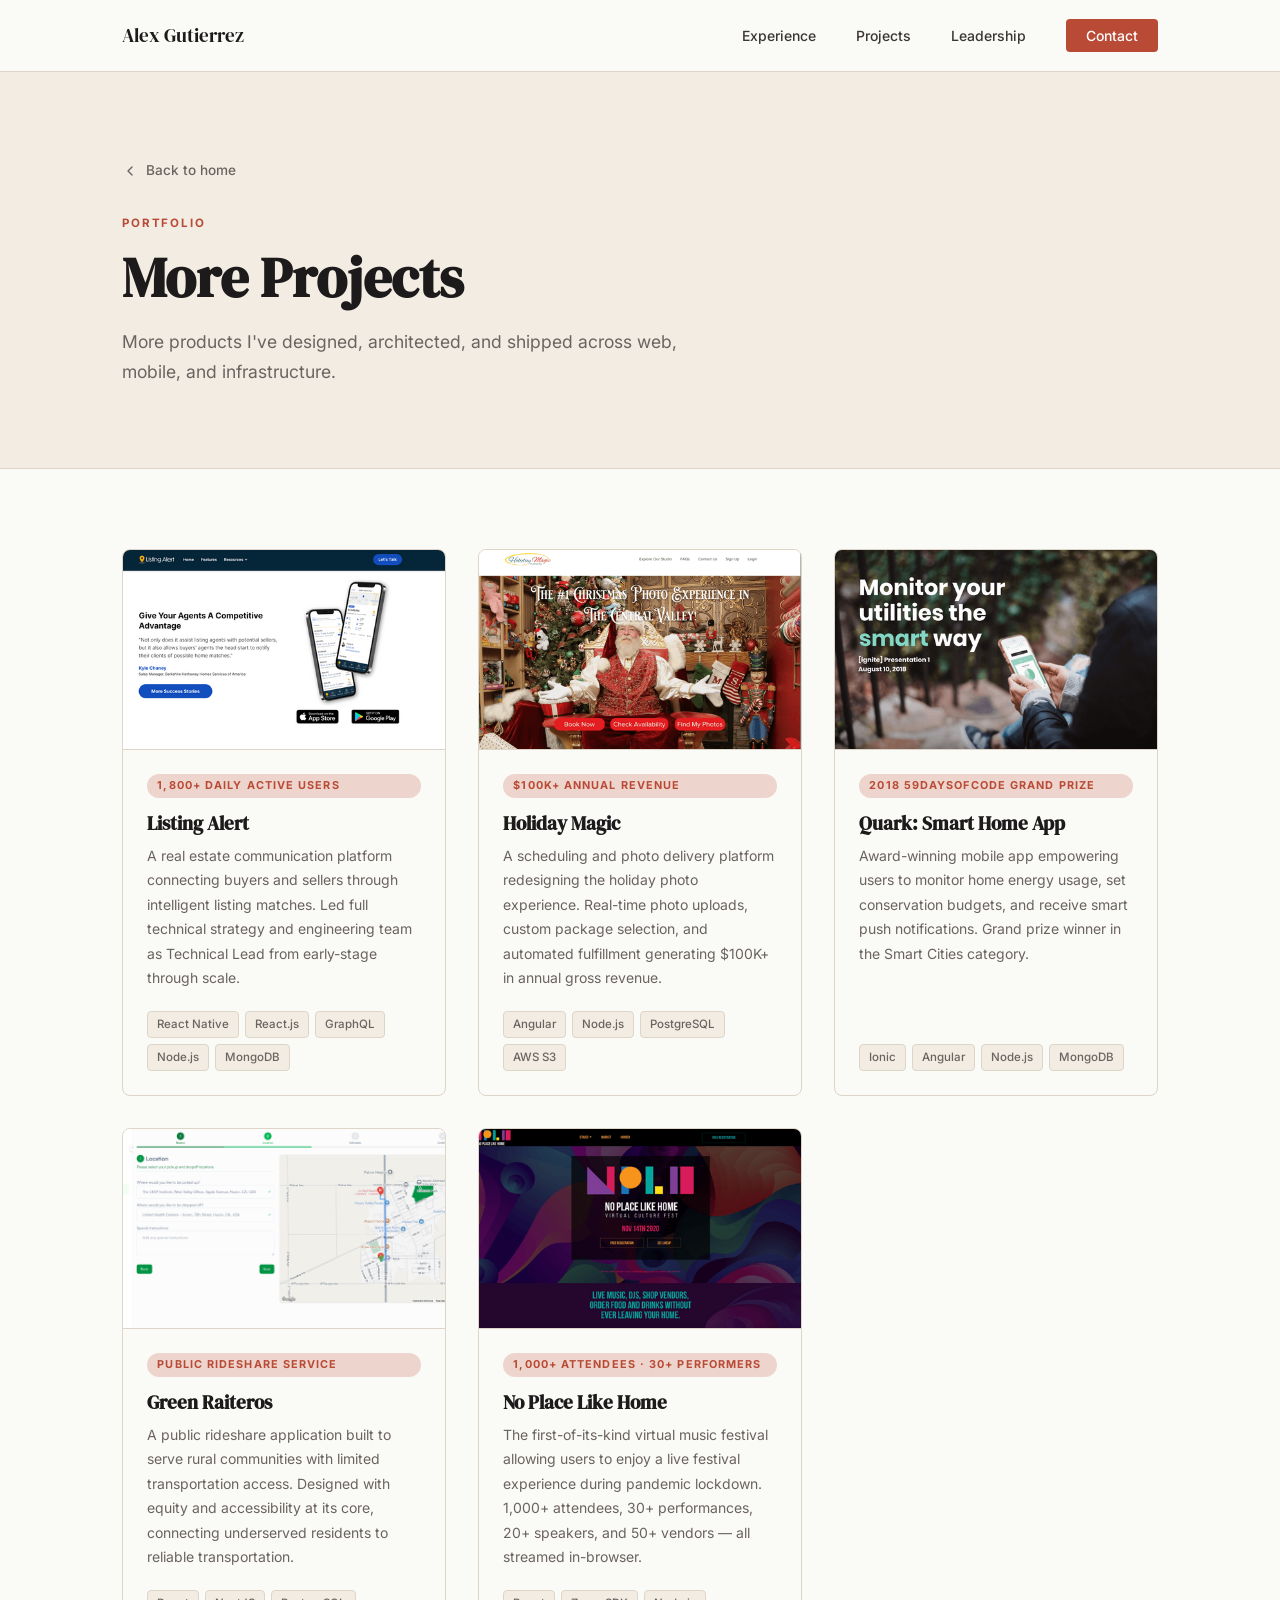
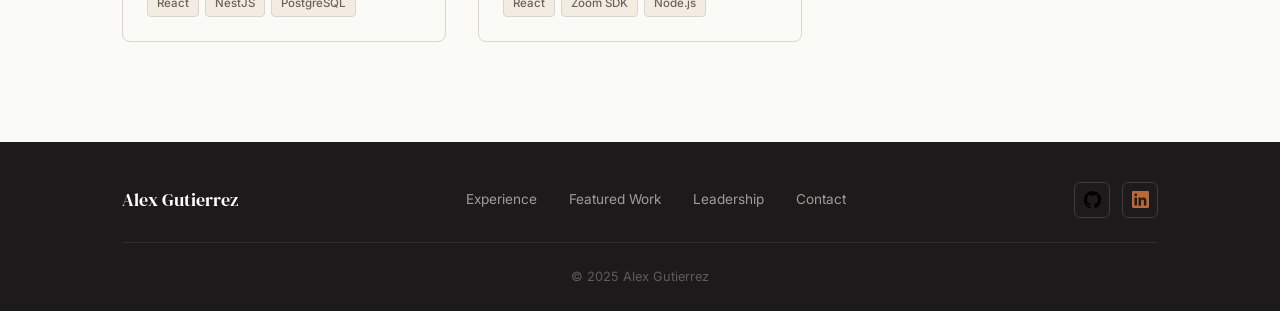
==== projects.html @ f05a9f6f "updated portfolio site" ====
<!DOCTYPE html>
<html lang="en">
<head>
  <meta charset="UTF-8">
  <meta name="viewport" content="width=device-width, initial-scale=1.0">
  <title>Projects — Alex Gutierrez</title>
  <meta name="description" content="Projects built by Alex Gutierrez — software engineer and engineering leader based in California's Central Valley.">
  <link rel="preconnect" href="https://fonts.googleapis.com">
  <link rel="preconnect" href="https://fonts.gstatic.com" crossorigin>
  <link href="https://fonts.googleapis.com/css2?family=DM+Serif+Display:ital@0;1&family=Inter:wght@300;400;500;600;700&display=swap" rel="stylesheet">
  <link rel="shortcut icon" href="images/favicon.ico" type="image/x-icon">
  <link rel="apple-touch-icon" href="images/webclip.png">
  <style>
    :root {
      --cream:       #FAFAF7;
      --cream-mid:   #F2ECE3;
      --tan:         #E8DDD0;
      --brick:       #B94A35;
      --brick-dark:  #9A3D2B;
      --brick-light: #EDD5CE;
      --charcoal:    #1C1A1A;
      --charcoal-mid:#3A3636;
      --grey:        #6B6360;
      --grey-light:  #A09C97;
      --border:      #DDD5C8;
    }

    *, *::before, *::after { margin: 0; padding: 0; box-sizing: border-box; }
    html { scroll-behavior: smooth; }

    body {
      font-family: 'Inter', sans-serif;
      background: var(--cream);
      color: var(--charcoal);
      line-height: 1.6;
      font-size: 16px;
    }

    h1, h2, h3 { font-family: 'DM Serif Display', serif; line-height: 1.15; }
    a { text-decoration: none; color: inherit; }

    .container {
      max-width: 1100px;
      margin: 0 auto;
      padding: 0 2rem;
    }

    .btn {
      display: inline-block;
      padding: 0.875rem 2rem;
      border-radius: 4px;
      font-size: 0.875rem;
      font-weight: 600;
      letter-spacing: 0.03em;
      transition: background 0.2s, color 0.2s, border-color 0.2s, transform 0.2s;
    }

    .btn:hover { transform: translateY(-1px); }
    .btn--outline { border: 1.5px solid var(--border); color: var(--charcoal-mid); }
    .btn--outline:hover { border-color: var(--brick); color: var(--brick); }

    /* ── NAV ── */
    .nav {
      position: fixed;
      top: 0; left: 0; right: 0;
      z-index: 100;
      padding: 1.25rem 0;
      background: rgba(250, 250, 247, 0.97);
      box-shadow: 0 1px 0 var(--border);
      backdrop-filter: blur(8px);
    }

    .nav-inner {
      display: flex;
      align-items: center;
      justify-content: space-between;
    }

    .nav-logo {
      font-family: 'DM Serif Display', serif;
      font-size: 1.2rem;
      color: var(--charcoal);
    }

    .nav-links {
      display: flex;
      align-items: center;
      gap: 2.5rem;
      list-style: none;
    }

    .nav-links a {
      font-size: 0.875rem;
      font-weight: 500;
      color: var(--charcoal-mid);
      transition: color 0.2s;
    }

    .nav-links a:hover { color: var(--brick); }

    .nav-links .nav-cta {
      background: var(--brick);
      color: #fff;
      padding: 0.5rem 1.25rem;
      border-radius: 4px;
    }

    .nav-links .nav-cta:hover { background: var(--brick-dark); color: #fff; }

    .nav-toggle {
      display: none;
      flex-direction: column;
      gap: 5px;
      background: none;
      border: none;
      cursor: pointer;
      padding: 4px;
    }

    .nav-toggle span { display: block; width: 24px; height: 2px; background: var(--charcoal); }

    .nav-mobile {
      display: none;
      background: var(--cream);
      border-top: 1px solid var(--border);
    }

    .nav-mobile.open { display: block; }

    .nav-mobile a {
      display: block;
      padding: 0.875rem 2rem;
      font-size: 0.9rem;
      font-weight: 500;
      color: var(--charcoal-mid);
      border-bottom: 1px solid var(--border);
    }

    /* ── PAGE HEADER ── */
    .page-header {
      padding: 160px 0 80px;
      background: var(--cream-mid);
      border-bottom: 1px solid var(--border);
    }

    .page-header .back-link {
      display: inline-flex;
      align-items: center;
      gap: 0.5rem;
      font-size: 0.85rem;
      font-weight: 500;
      color: var(--grey);
      margin-bottom: 2rem;
      transition: color 0.2s;
    }

    .page-header .back-link:hover { color: var(--brick); }

    .overline {
      font-size: 0.72rem;
      font-weight: 700;
      letter-spacing: 0.16em;
      text-transform: uppercase;
      color: var(--brick);
      margin-bottom: 0.875rem;
      display: block;
    }

    .page-header h1 { font-size: clamp(2.5rem, 5vw, 3.5rem); margin-bottom: 1rem; }

    .page-header p {
      font-size: 1.1rem;
      color: var(--grey);
      max-width: 560px;
      line-height: 1.75;
    }

    /* ── PROJECTS ── */
    .projects-section { padding: 80px 0 100px; }

    .projects-grid {
      display: grid;
      grid-template-columns: repeat(3, 1fr);
      gap: 2rem;
    }

    .project-card {
      background: var(--cream);
      border: 1px solid var(--border);
      border-radius: 8px;
      overflow: hidden;
      transition: box-shadow 0.3s, transform 0.3s;
      display: flex;
      flex-direction: column;
    }

    .project-card:hover {
      box-shadow: 0 10px 32px rgba(0,0,0,0.1);
      transform: translateY(-3px);
    }

    .project-img {
      width: 100%;
      height: 200px;
      object-fit: cover;
      object-position: top;
      display: block;
      border-bottom: 1px solid var(--border);
    }

    .project-img-placeholder {
      width: 100%;
      height: 200px;
      background: var(--tan);
      border-bottom: 1px solid var(--border);
      display: flex;
      align-items: center;
      justify-content: center;
    }

    .project-img-placeholder span {
      font-family: 'DM Serif Display', serif;
      font-size: 1rem;
      color: var(--grey);
    }

    .project-body {
      padding: 1.5rem;
      flex: 1;
      display: flex;
      flex-direction: column;
    }

    .project-metric {
      display: inline-block;
      font-size: 0.68rem;
      font-weight: 700;
      letter-spacing: 0.1em;
      text-transform: uppercase;
      color: var(--brick);
      background: var(--brick-light);
      padding: 0.2rem 0.65rem;
      border-radius: 100px;
      margin-bottom: 0.875rem;
    }

    .project-card h3 {
      font-size: 1.2rem;
      margin-bottom: 0.625rem;
      color: var(--charcoal);
    }

    .project-card p {
      font-size: 0.875rem;
      color: var(--grey);
      line-height: 1.75;
      margin-bottom: 1.25rem;
      flex: 1;
    }

    .project-tags { display: flex; flex-wrap: wrap; gap: 0.4rem; }

    .project-tag {
      font-size: 0.72rem;
      font-weight: 500;
      color: var(--grey);
      background: var(--cream-mid);
      border: 1px solid var(--border);
      padding: 0.2rem 0.55rem;
      border-radius: 4px;
    }

    /* ── FOOTER ── */
    .footer {
      background: var(--charcoal);
      padding: 2.5rem 0 1.5rem;
    }

    .footer-top {
      display: flex;
      align-items: center;
      justify-content: space-between;
      flex-wrap: wrap;
      gap: 1.5rem;
      padding-bottom: 1.5rem;
      border-bottom: 1px solid rgba(255,255,255,0.08);
    }

    .footer-logo {
      font-family: 'DM Serif Display', serif;
      font-size: 1.15rem;
      color: #fff;
    }

    .footer-nav { display: flex; gap: 2rem; }

    .footer-nav a {
      font-size: 0.85rem;
      color: var(--grey-light);
      transition: color 0.2s;
    }

    .footer-nav a:hover { color: var(--brick-light); }

    .footer-social { display: flex; gap: 0.75rem; }

    .footer-social a {
      width: 36px;
      height: 36px;
      border: 1px solid rgba(255,255,255,0.15);
      border-radius: 6px;
      display: flex;
      align-items: center;
      justify-content: center;
      transition: border-color 0.2s;
    }

    .footer-social a:hover { border-color: var(--brick-light); }
    .footer-social img { width: 17px; height: 17px; filter: invert(1) brightness(0.75); }

    .footer-copy {
      text-align: center;
      font-size: 0.8rem;
      color: var(--grey-light);
      opacity: 0.5;
      margin-top: 1.5rem;
    }

    /* ── ANIMATIONS ── */
    .fade-up {
      opacity: 0;
      transform: translateY(24px);
      transition: opacity 0.6s ease, transform 0.6s ease;
    }

    .fade-up.visible { opacity: 1; transform: translateY(0); }

    /* ── RESPONSIVE ── */
    @media (max-width: 900px) {
      .projects-grid { grid-template-columns: repeat(2, 1fr); }
    }

    @media (max-width: 640px) {
      .projects-grid { grid-template-columns: 1fr; }
      .nav-links { display: none; }
      .nav-toggle { display: flex; }
      .footer-top { flex-direction: column; align-items: flex-start; }
    }
  </style>
</head>
<body>

  <!-- NAV -->
  <nav class="nav">
    <div class="container">
      <div class="nav-inner">
        <a href="index.html" class="nav-logo">Alex Gutierrez</a>
        <ul class="nav-links">
          <li><a href="index.html#experience">Experience</a></li>
          <li><a href="index.html#projects">Projects</a></li>
          <li><a href="index.html#leadership">Leadership</a></li>
          <li><a href="index.html#contact" class="nav-cta">Contact</a></li>
        </ul>
        <button class="nav-toggle" id="navToggle" aria-label="Open navigation">
          <span></span><span></span><span></span>
        </button>
      </div>
    </div>
    <div class="nav-mobile" id="navMobile">
      <a href="index.html#experience">Experience</a>
      <a href="index.html#projects">Projects</a>
      <a href="index.html#leadership">Leadership</a>
      <a href="index.html#contact">Contact</a>
    </div>
  </nav>

  <!-- PAGE HEADER -->
  <header class="page-header">
    <div class="container">
      <a href="index.html" class="back-link">
        <svg width="16" height="16" viewBox="0 0 24 24" fill="none" stroke="currentColor" stroke-width="2" stroke-linecap="round" stroke-linejoin="round"><polyline points="15 18 9 12 15 6"/></svg>
        Back to home
      </a>
      <span class="overline">Portfolio</span>
      <h1>More Projects</h1>
      <p>More products I've designed, architected, and shipped across web, mobile, and infrastructure.</p>
    </div>
  </header>

  <!-- PROJECTS GRID -->
  <section class="projects-section">
    <div class="container">
      <div class="projects-grid">

        <div class="project-card fade-up">
          <img class="project-img"
            src="images/Screenshot-2023-06-11-at-10.25.47-PM.png"
            srcset="images/Screenshot-2023-06-11-at-10.25.47-PM-p-500.png 500w, images/Screenshot-2023-06-11-at-10.25.47-PM-p-800.png 800w"
            sizes="(max-width: 640px) 100vw, (max-width: 900px) 50vw, 33vw"
            alt="Listing Alert">
          <div class="project-body">
            <span class="project-metric">1,800+ Daily Active Users</span>
            <h3>Listing Alert</h3>
            <p>A real estate communication platform connecting buyers and sellers through intelligent listing matches. Led full technical strategy and engineering team as Technical Lead from early-stage through scale.</p>
            <div class="project-tags">
              <span class="project-tag">React Native</span>
              <span class="project-tag">React.js</span>
              <span class="project-tag">GraphQL</span>
              <span class="project-tag">Node.js</span>
              <span class="project-tag">MongoDB</span>
            </div>
          </div>
        </div>

        <div class="project-card fade-up">
          <img class="project-img"
            src="images/Screenshot-2023-06-12-at-9.48.02-AM-min.png"
            srcset="images/Screenshot-2023-06-12-at-9.48.02-AM-min-p-500.png 500w, images/Screenshot-2023-06-12-at-9.48.02-AM-min-p-800.png 800w"
            sizes="(max-width: 640px) 100vw, (max-width: 900px) 50vw, 33vw"
            alt="Holiday Magic">
          <div class="project-body">
            <span class="project-metric">$100K+ Annual Revenue</span>
            <h3>Holiday Magic</h3>
            <p>A scheduling and photo delivery platform redesigning the holiday photo experience. Real-time photo uploads, custom package selection, and automated fulfillment generating $100K+ in annual gross revenue.</p>
            <div class="project-tags">
              <span class="project-tag">Angular</span>
              <span class="project-tag">Node.js</span>
              <span class="project-tag">PostgreSQL</span>
              <span class="project-tag">AWS S3</span>
            </div>
          </div>
        </div>

        <div class="project-card fade-up">
          <img class="project-img"
            src="images/Screenshot-2023-06-11-at-10.18.02-PM.png"
            srcset="images/Screenshot-2023-06-11-at-10.18.02-PM-p-500.png 500w, images/Screenshot-2023-06-11-at-10.18.02-PM-p-800.png 800w"
            sizes="(max-width: 640px) 100vw, (max-width: 900px) 50vw, 33vw"
            alt="Quark Smart Home">
          <div class="project-body">
            <span class="project-metric">2018 59DaysOfCode Grand Prize</span>
            <h3>Quark: Smart Home App</h3>
            <p>Award-winning mobile app empowering users to monitor home energy usage, set conservation budgets, and receive smart push notifications. Grand prize winner in the Smart Cities category.</p>
            <div class="project-tags">
              <span class="project-tag">Ionic</span>
              <span class="project-tag">Angular</span>
              <span class="project-tag">Node.js</span>
              <span class="project-tag">MongoDB</span>
            </div>
          </div>
        </div>

        <div class="project-card fade-up">
           <img class="project-img"
            src="images/greenraiteros3.png"
           
            alt="Quark Smart Home">
          <div class="project-body">
            <span class="project-metric">Public Rideshare Service</span>
            <h3>Green Raiteros</h3>
            <p>A public rideshare application built to serve rural communities with limited transportation access. Designed with equity and accessibility at its core, connecting underserved residents to reliable transportation.</p>
            <div class="project-tags">
              <span class="project-tag">React</span>
              <span class="project-tag">NestJS</span>
              <span class="project-tag">PostgreSQL</span>
            </div>
          </div>
        </div>

        <div class="project-card fade-up">
          <img class="project-img"
            src="images/Screenshot-2023-06-11-at-10.11.52-PM.png"
            srcset="images/Screenshot-2023-06-11-at-10.11.52-PM-p-500.png 500w, images/Screenshot-2023-06-11-at-10.11.52-PM-p-800.png 800w"
            sizes="(max-width: 640px) 100vw, (max-width: 900px) 50vw, 33vw"
            alt="No Place Like Home">
          <div class="project-body">
            <span class="project-metric">1,000+ Attendees · 30+ Performers</span>
            <h3>No Place Like Home</h3>
            <p>The first-of-its-kind virtual music festival allowing users to enjoy a live festival experience during pandemic lockdown. 1,000+ attendees, 30+ performances, 20+ speakers, and 50+ vendors — all streamed in-browser.</p>
            <div class="project-tags">
              <span class="project-tag">React</span>
              <span class="project-tag">Zoom SDK</span>
              <span class="project-tag">Node.js</span>
            </div>
          </div>
        </div>

      </div>
    </div>
  </section>

  <!-- FOOTER -->
  <footer class="footer">
    <div class="container">
      <div class="footer-top">
        <a href="index.html" class="footer-logo">Alex Gutierrez</a>
        <nav class="footer-nav">
          <a href="index.html#experience">Experience</a>
          <a href="index.html#projects">Featured Work</a>
          <a href="index.html#leadership">Leadership</a>
          <a href="index.html#contact">Contact</a>
        </nav>
        <div class="footer-social">
          <a href="https://github.com/alexg1021" target="_blank" rel="noopener" aria-label="GitHub">
            <img src="images/github-mark-white.png" alt="GitHub">
          </a>
          <a href="https://www.linkedin.com/in/alex-gutierrez-mpa-6ba8bb34/" target="_blank" rel="noopener" aria-label="LinkedIn">
            <img src="images/LinkedIn.svg" alt="LinkedIn">
          </a>
        </div>
      </div>
      <p class="footer-copy">&copy; 2025 Alex Gutierrez</p>
    </div>
  </footer>

  <script>
    const navToggle = document.getElementById('navToggle');
    const navMobile = document.getElementById('navMobile');
    navToggle.addEventListener('click', () => navMobile.classList.toggle('open'));
    navMobile.querySelectorAll('a').forEach(a => a.addEventListener('click', () => navMobile.classList.remove('open')));

    const observer = new IntersectionObserver(entries => {
      entries.forEach(e => { if (e.isIntersecting) e.target.classList.add('visible'); });
    }, { threshold: 0.1 });

    document.querySelectorAll('.fade-up').forEach(el => observer.observe(el));
  </script>
</body>
</html>
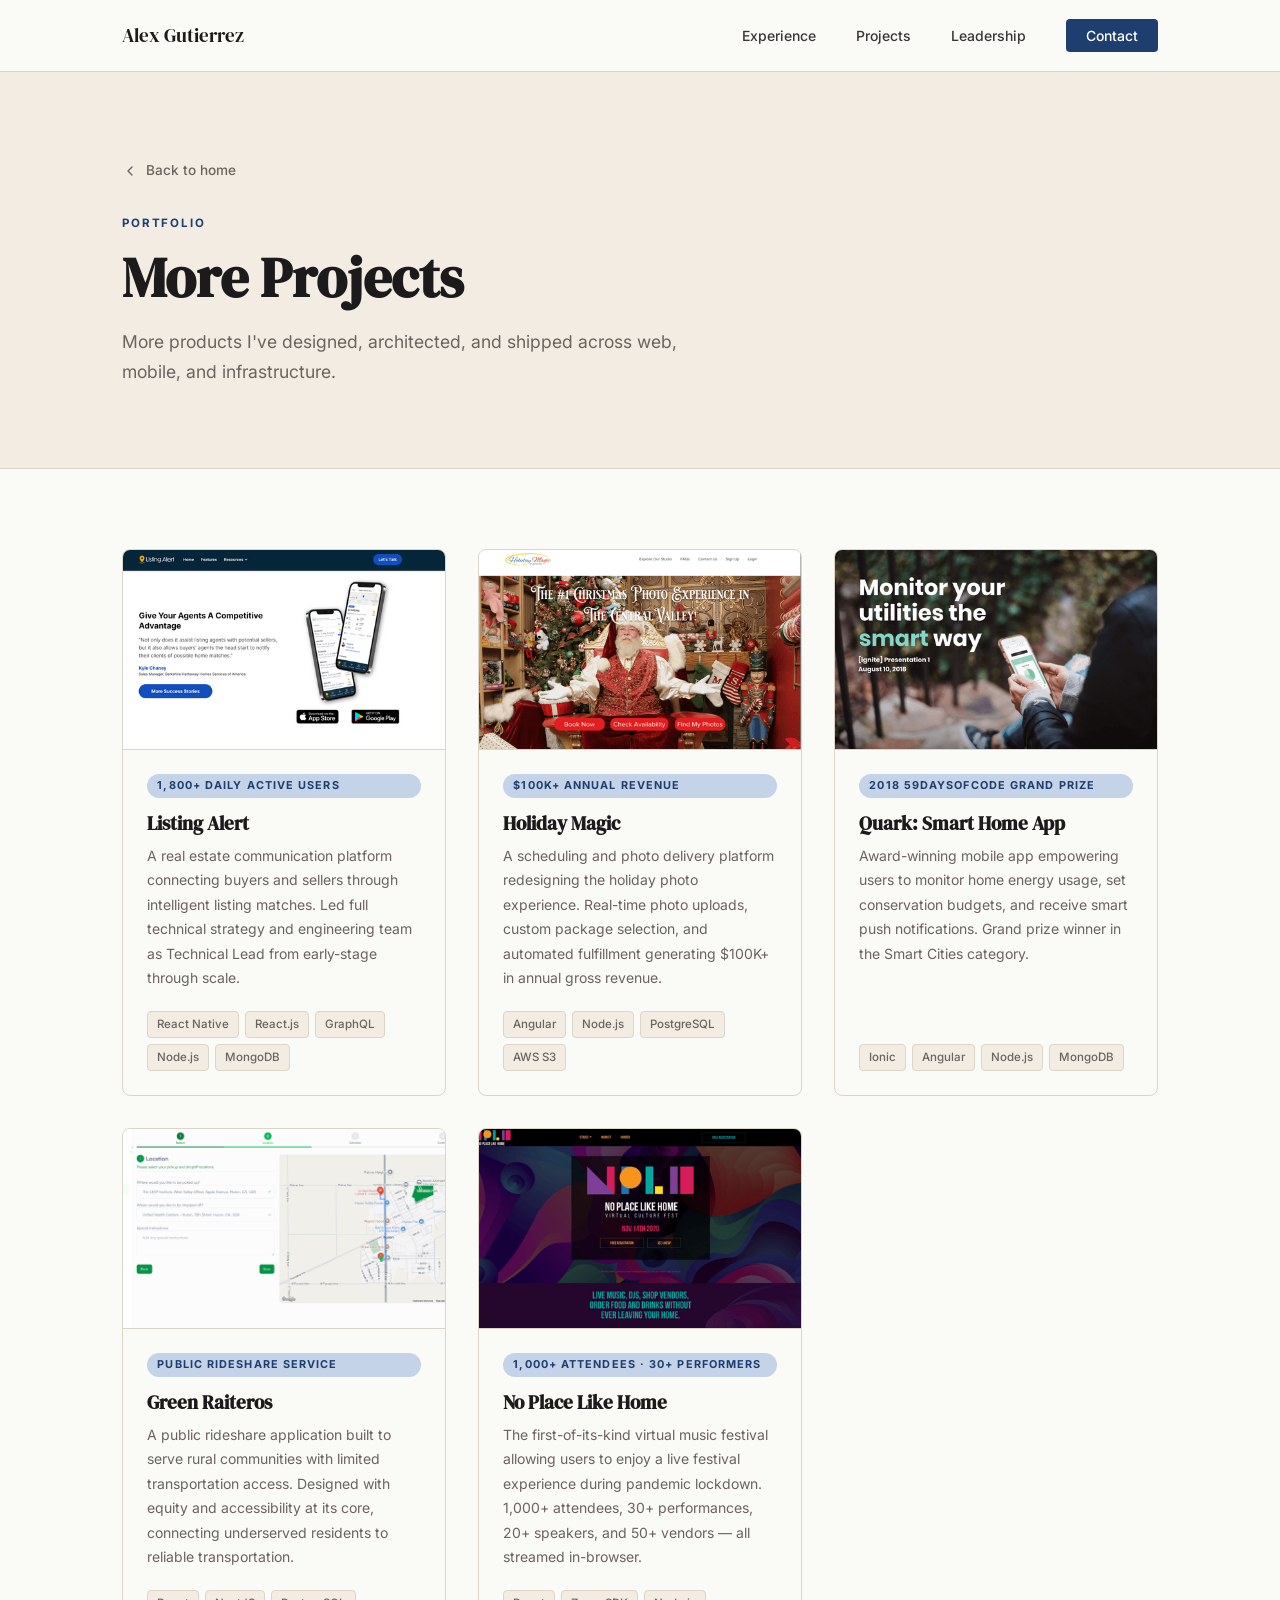
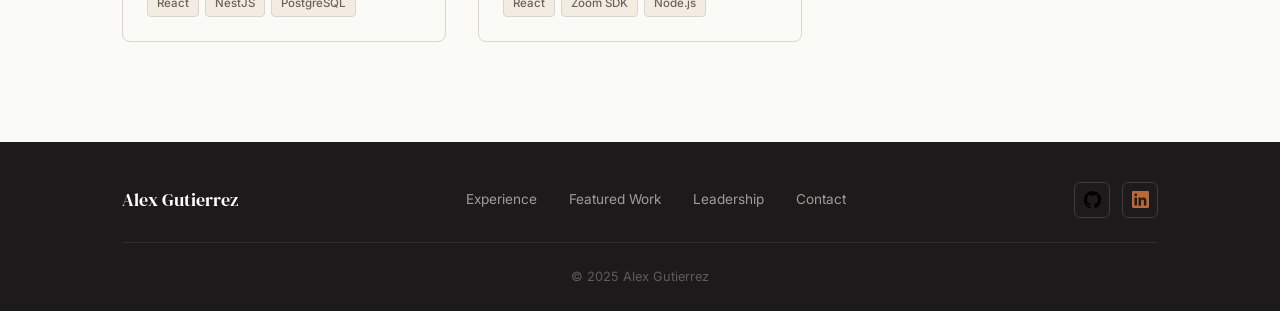
==== commit 06fe69a4: "updating to dark navy" ====
--- a/projects.html
+++ b/projects.html
@@ -15,9 +15,9 @@
       --cream:       #FAFAF7;
       --cream-mid:   #F2ECE3;
       --tan:         #E8DDD0;
-      --brick:       #B94A35;
-      --brick-dark:  #9A3D2B;
-      --brick-light: #EDD5CE;
+      --brick:       #1D3E6E;
+      --brick-dark:  #152D52;
+      --brick-light: #C4D3E8;
       --charcoal:    #1C1A1A;
       --charcoal-mid:#3A3636;
       --grey:        #6B6360;
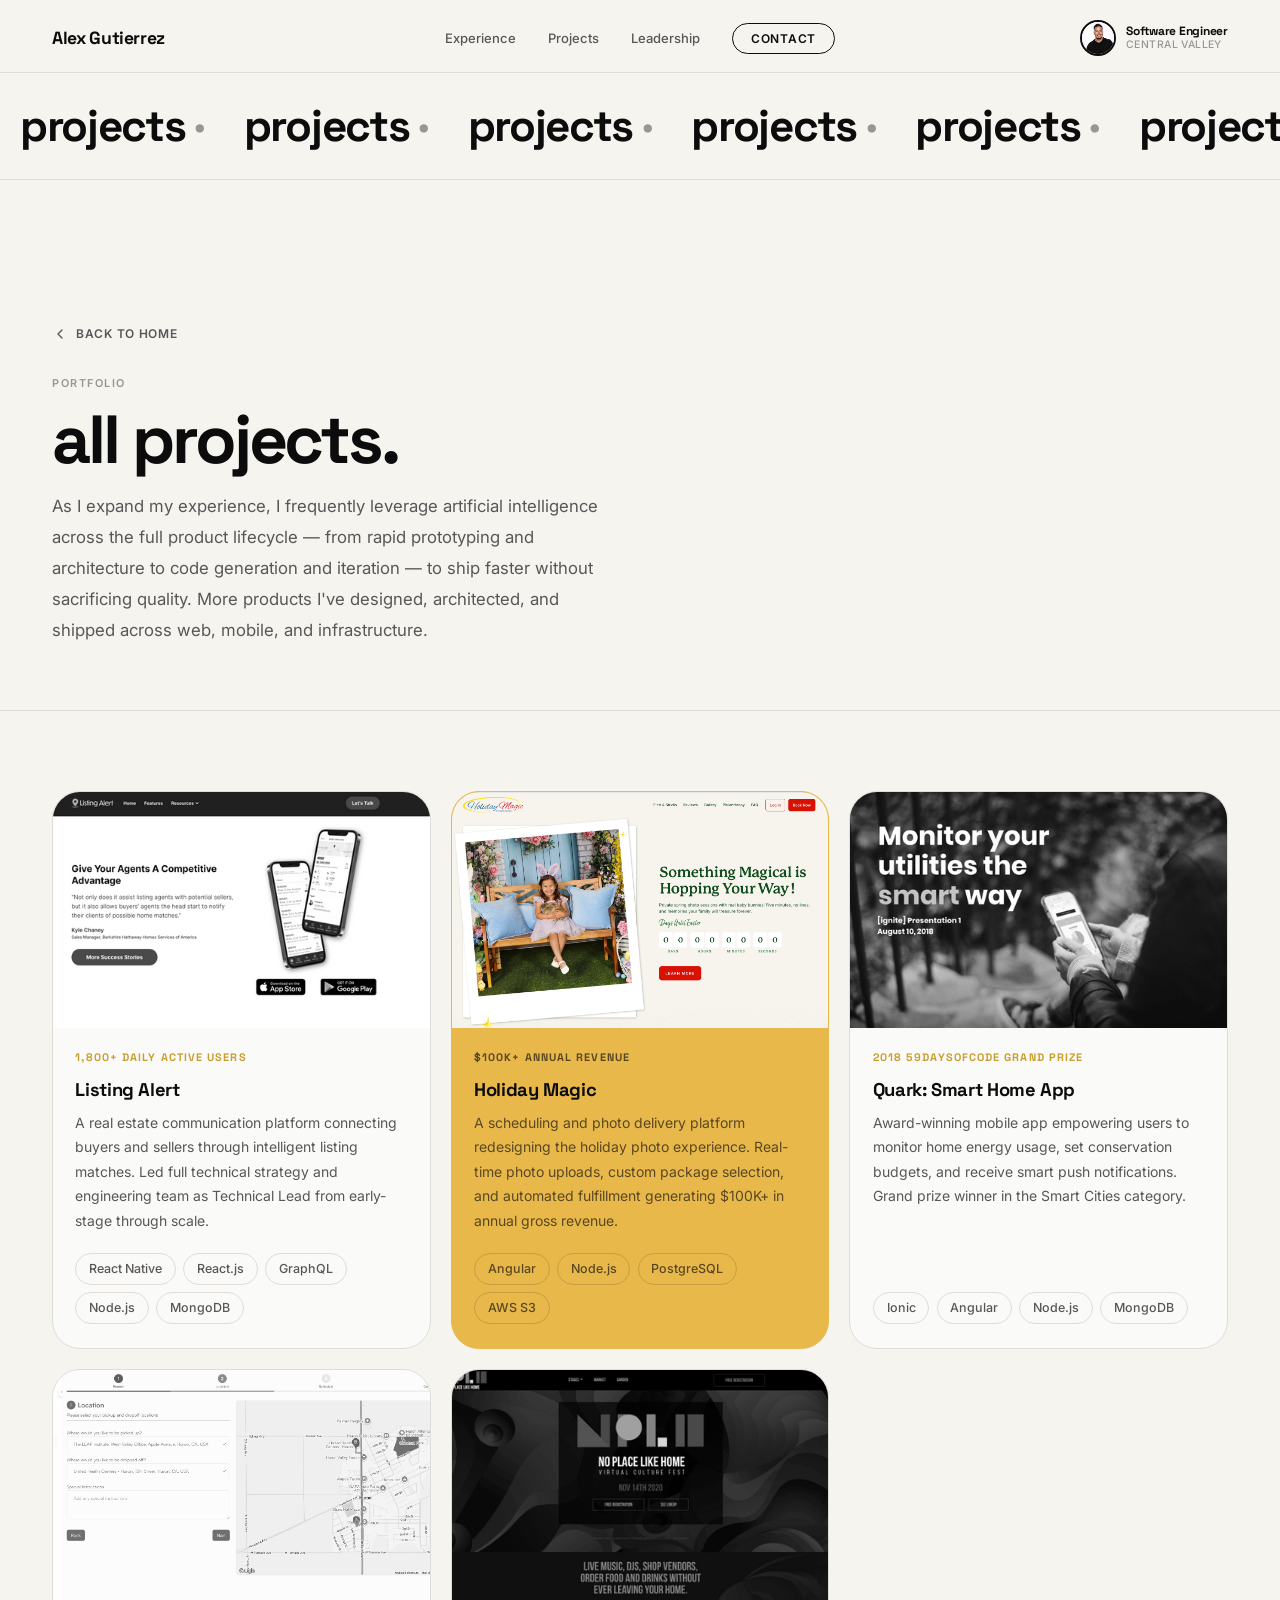
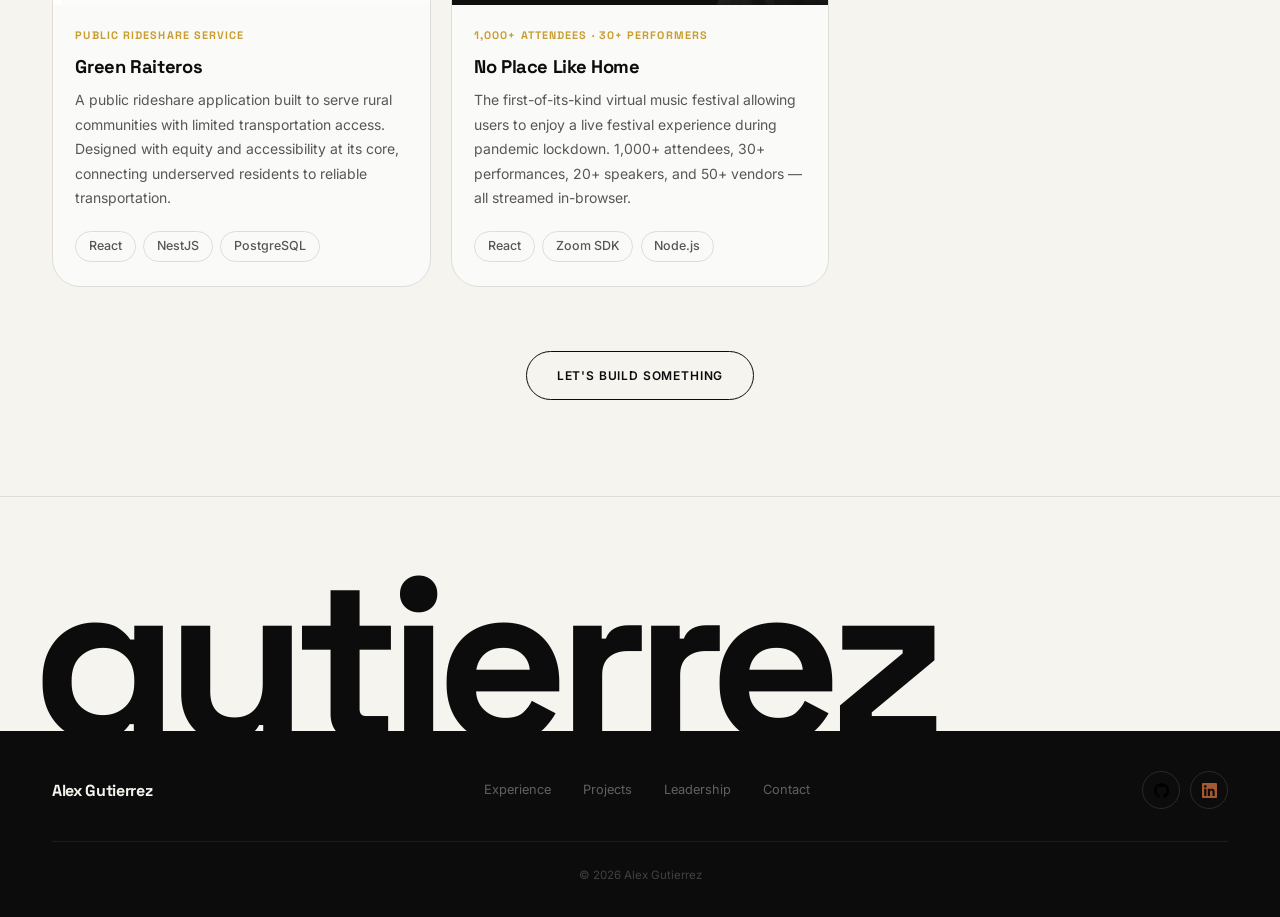
==== commit 69f21cf6: "updting projects page" ====
--- a/projects.html
+++ b/projects.html
@@ -7,22 +7,19 @@
   <meta name="description" content="Projects built by Alex Gutierrez — software engineer and engineering leader based in California's Central Valley.">
   <link rel="preconnect" href="https://fonts.googleapis.com">
   <link rel="preconnect" href="https://fonts.gstatic.com" crossorigin>
-  <link href="https://fonts.googleapis.com/css2?family=DM+Serif+Display:ital@0;1&family=Inter:wght@300;400;500;600;700&display=swap" rel="stylesheet">
+  <link href="https://fonts.googleapis.com/css2?family=Space+Grotesk:wght@400;500;600;700&family=Inter:wght@300;400;500;600&display=swap" rel="stylesheet">
   <link rel="shortcut icon" href="images/favicon.ico" type="image/x-icon">
   <link rel="apple-touch-icon" href="images/webclip.png">
   <style>
     :root {
-      --cream:       #FAFAF7;
-      --cream-mid:   #F2ECE3;
-      --tan:         #E8DDD0;
-      --brick:       #1D3E6E;
-      --brick-dark:  #152D52;
-      --brick-light: #C4D3E8;
-      --charcoal:    #1C1A1A;
-      --charcoal-mid:#3A3636;
-      --grey:        #6B6360;
-      --grey-light:  #A09C97;
-      --border:      #DDD5C8;
+      --off-white: #F5F4EF;
+      --white:     #FAFAF8;
+      --black:     #0C0C0C;
+      --amber:     #E8B84B;
+      --amber-dk:  #C99E30;
+      --grey:      #5A5658;
+      --grey-lt:   #9A9698;
+      --border:    #E0DDD8;
     }
 
     *, *::before, *::after { margin: 0; padding: 0; box-sizing: border-box; }
@@ -30,34 +27,26 @@
 
     body {
       font-family: 'Inter', sans-serif;
-      background: var(--cream);
-      color: var(--charcoal);
+      background: var(--off-white);
+      color: var(--black);
       line-height: 1.6;
       font-size: 16px;
-    }
-
-    h1, h2, h3 { font-family: 'DM Serif Display', serif; line-height: 1.15; }
+      overflow-x: hidden;
+    }
+
     a { text-decoration: none; color: inherit; }
 
     .container {
-      max-width: 1100px;
+      max-width: 1240px;
       margin: 0 auto;
       padding: 0 2rem;
     }
 
-    .btn {
-      display: inline-block;
-      padding: 0.875rem 2rem;
-      border-radius: 4px;
-      font-size: 0.875rem;
-      font-weight: 600;
-      letter-spacing: 0.03em;
-      transition: background 0.2s, color 0.2s, border-color 0.2s, transform 0.2s;
-    }
-
-    .btn:hover { transform: translateY(-1px); }
-    .btn--outline { border: 1.5px solid var(--border); color: var(--charcoal-mid); }
-    .btn--outline:hover { border-color: var(--brick); color: var(--brick); }
+    .container-wide {
+      max-width: 1400px;
+      margin: 0 auto;
+      padding: 0 2rem;
+    }
 
     /* ── NAV ── */
     .nav {
@@ -65,47 +54,97 @@
       top: 0; left: 0; right: 0;
       z-index: 100;
       padding: 1.25rem 0;
-      background: rgba(250, 250, 247, 0.97);
-      box-shadow: 0 1px 0 var(--border);
-      backdrop-filter: blur(8px);
+      transition: background 0.3s, border-color 0.3s;
+      border-bottom: 1px solid transparent;
+    }
+
+    .nav.scrolled {
+      background: rgba(245,244,239,0.95);
+      border-color: var(--border);
+      backdrop-filter: blur(10px);
     }
 
     .nav-inner {
-      display: flex;
+      display: grid;
+      grid-template-columns: minmax(0, 1fr) auto minmax(0, 1fr);
       align-items: center;
-      justify-content: space-between;
+      gap: 1rem;
     }
 
     .nav-logo {
-      font-family: 'DM Serif Display', serif;
-      font-size: 1.2rem;
-      color: var(--charcoal);
+      font-family: 'Space Grotesk', sans-serif;
+      font-weight: 700;
+      font-size: 1.1rem;
+      letter-spacing: -0.02em;
+      justify-self: start;
     }
 
     .nav-links {
       display: flex;
       align-items: center;
-      gap: 2.5rem;
+      gap: 2rem;
       list-style: none;
+      justify-self: center;
     }
 
     .nav-links a {
-      font-size: 0.875rem;
+      font-size: 0.8125rem;
       font-weight: 500;
-      color: var(--charcoal-mid);
+      color: var(--grey);
       transition: color 0.2s;
     }
 
-    .nav-links a:hover { color: var(--brick); }
-
-    .nav-links .nav-cta {
-      background: var(--brick);
-      color: #fff;
-      padding: 0.5rem 1.25rem;
-      border-radius: 4px;
-    }
-
-    .nav-links .nav-cta:hover { background: var(--brick-dark); color: #fff; }
+    .nav-links a:hover { color: var(--black); }
+
+    .nav-cta {
+      font-size: 0.75rem !important;
+      font-weight: 600 !important;
+      letter-spacing: 0.06em !important;
+      text-transform: uppercase;
+      color: var(--black) !important;
+      border: 1.5px solid var(--black);
+      padding: 0.45rem 1.1rem;
+      border-radius: 100px;
+      transition: background 0.2s, color 0.2s !important;
+    }
+
+    .nav-cta:hover { background: var(--black) !important; color: var(--off-white) !important; }
+
+    .nav-profile {
+      display: flex;
+      align-items: center;
+      gap: 0.65rem;
+      justify-self: end;
+    }
+
+    .nav-avatar {
+      width: 36px;
+      height: 36px;
+      border-radius: 50%;
+      object-fit: cover;
+      border: 2px solid var(--black);
+    }
+
+    .nav-identity {
+      display: flex;
+      flex-direction: column;
+      line-height: 1.15;
+    }
+
+    .nav-identity strong {
+      font-family: 'Space Grotesk', sans-serif;
+      font-size: 0.75rem;
+      font-weight: 700;
+      letter-spacing: -0.02em;
+    }
+
+    .nav-identity span {
+      font-size: 0.65rem;
+      font-weight: 500;
+      color: var(--grey-lt);
+      letter-spacing: 0.04em;
+      text-transform: uppercase;
+    }
 
     .nav-toggle {
       display: none;
@@ -114,14 +153,21 @@
       background: none;
       border: none;
       cursor: pointer;
-      padding: 4px;
-    }
-
-    .nav-toggle span { display: block; width: 24px; height: 2px; background: var(--charcoal); }
+      justify-self: end;
+      grid-column: 3;
+    }
+
+    .nav-toggle span {
+      display: block;
+      width: 22px;
+      height: 2px;
+      background: var(--black);
+      transition: all 0.3s;
+    }
 
     .nav-mobile {
       display: none;
-      background: var(--cream);
+      background: var(--off-white);
       border-top: 1px solid var(--border);
     }
 
@@ -132,100 +178,173 @@
       padding: 0.875rem 2rem;
       font-size: 0.9rem;
       font-weight: 500;
-      color: var(--charcoal-mid);
+      color: var(--grey);
       border-bottom: 1px solid var(--border);
     }
 
+    /* ── MARQUEE ── */
+    .marquee-band {
+      background: var(--black);
+      padding: 1.1rem 0;
+      overflow: hidden;
+    }
+
+    .marquee-track {
+      display: flex;
+      white-space: nowrap;
+      animation: marquee 24s linear infinite;
+    }
+
+    .marquee-track--slow {
+      animation-duration: 36s;
+    }
+
+    @keyframes marquee {
+      from { transform: translateX(0); }
+      to   { transform: translateX(-50%); }
+    }
+
+    .marquee-item {
+      font-family: 'Space Grotesk', sans-serif;
+      font-weight: 700;
+      font-size: clamp(1.2rem, 2.5vw, 1.875rem);
+      letter-spacing: -0.01em;
+      color: var(--off-white);
+      padding: 0 1.25rem;
+      flex-shrink: 0;
+    }
+
+    .marquee-dot { color: var(--amber); }
+
+    .marquee-band--light {
+      background: var(--off-white);
+      border-top: 1px solid var(--border);
+      border-bottom: 1px solid var(--border);
+    }
+
+    .marquee-band--light .marquee-item {
+      color: var(--black);
+      font-size: clamp(1.5rem, 4vw, 2.75rem);
+      letter-spacing: -0.03em;
+    }
+
+    .marquee-band--light .marquee-dot { color: var(--grey-lt); }
+
+    .nav + .marquee-band {
+      margin-top: 72px;
+    }
+
     /* ── PAGE HEADER ── */
-    .page-header {
-      padding: 160px 0 80px;
-      background: var(--cream-mid);
+    .page-hero {
+      padding: clamp(7rem, 14vw, 9rem) 0 clamp(2.5rem, 6vw, 4rem);
       border-bottom: 1px solid var(--border);
     }
 
-    .page-header .back-link {
+    .back-link {
       display: inline-flex;
       align-items: center;
       gap: 0.5rem;
-      font-size: 0.85rem;
-      font-weight: 500;
+      font-size: 0.75rem;
+      font-weight: 600;
+      letter-spacing: 0.06em;
+      text-transform: uppercase;
       color: var(--grey);
       margin-bottom: 2rem;
       transition: color 0.2s;
     }
 
-    .page-header .back-link:hover { color: var(--brick); }
-
-    .overline {
-      font-size: 0.72rem;
+    .back-link:hover { color: var(--black); }
+
+    .section-overline {
+      display: block;
+      font-size: 0.68rem;
+      font-weight: 600;
+      letter-spacing: 0.14em;
+      text-transform: uppercase;
+      color: var(--grey-lt);
+      margin-bottom: 1rem;
+    }
+
+    .section-head {
+      font-family: 'Space Grotesk', sans-serif;
       font-weight: 700;
-      letter-spacing: 0.16em;
-      text-transform: uppercase;
-      color: var(--brick);
-      margin-bottom: 0.875rem;
-      display: block;
-    }
-
-    .page-header h1 { font-size: clamp(2.5rem, 5vw, 3.5rem); margin-bottom: 1rem; }
-
-    .page-header p {
-      font-size: 1.1rem;
+      font-size: clamp(2.5rem, 5.5vw, 4.25rem);
+      letter-spacing: -0.045em;
+      line-height: 0.92;
+      text-transform: lowercase;
+      color: var(--black);
+      margin-bottom: 1.25rem;
+    }
+
+    .page-intro-copy {
+      font-size: 1.05rem;
       color: var(--grey);
-      max-width: 560px;
-      line-height: 1.75;
-    }
-
-    /* ── PROJECTS ── */
-    .projects-section { padding: 80px 0 100px; }
+      line-height: 1.85;
+      max-width: 52ch;
+    }
+
+    /* ── PROJECTS GRID ── */
+    .projects-section {
+      padding: clamp(3rem, 8vw, 5rem) 0 clamp(4rem, 10vw, 6rem);
+    }
 
     .projects-grid {
       display: grid;
-      grid-template-columns: repeat(3, 1fr);
-      gap: 2rem;
+      grid-template-columns: repeat(3, minmax(0, 1fr));
+      gap: 1.25rem;
     }
 
     .project-card {
-      background: var(--cream);
+      background: var(--white);
       border: 1px solid var(--border);
-      border-radius: 8px;
+      border-radius: clamp(18px, 2.5vw, 28px);
       overflow: hidden;
-      transition: box-shadow 0.3s, transform 0.3s;
       display: flex;
       flex-direction: column;
+      transition: transform 0.35s ease, box-shadow 0.35s ease;
     }
 
     .project-card:hover {
-      box-shadow: 0 10px 32px rgba(0,0,0,0.1);
-      transform: translateY(-3px);
+      transform: translateY(-6px);
+      box-shadow: 0 24px 60px rgba(12,12,12,0.14);
+    }
+
+    .project-card--accent {
+      background: var(--amber);
+      border-color: var(--amber);
+    }
+
+    .project-img-wrap {
+      aspect-ratio: 16 / 10;
+      overflow: hidden;
+      background: var(--border);
+    }
+
+    .project-card--accent .project-img-wrap {
+      background: var(--amber-dk);
     }
 
     .project-img {
       width: 100%;
-      height: 200px;
+      height: 100%;
       object-fit: cover;
-      object-position: top;
+      object-position: top center;
       display: block;
-      border-bottom: 1px solid var(--border);
-    }
-
-    .project-img-placeholder {
-      width: 100%;
-      height: 200px;
-      background: var(--tan);
-      border-bottom: 1px solid var(--border);
-      display: flex;
-      align-items: center;
-      justify-content: center;
-    }
-
-    .project-img-placeholder span {
-      font-family: 'DM Serif Display', serif;
-      font-size: 1rem;
-      color: var(--grey);
+      filter: grayscale(1);
+      transition: filter 0.45s ease, transform 0.6s ease;
+    }
+
+    .project-card--accent .project-img {
+      filter: grayscale(0);
+    }
+
+    .project-card:hover .project-img {
+      filter: grayscale(0);
+      transform: scale(1.04);
     }
 
     .project-body {
-      padding: 1.5rem;
+      padding: 1.35rem 1.4rem 1.5rem;
       flex: 1;
       display: flex;
       flex-direction: column;
@@ -233,21 +352,28 @@
 
     .project-metric {
       display: inline-block;
+      font-family: 'Space Grotesk', sans-serif;
       font-size: 0.68rem;
       font-weight: 700;
       letter-spacing: 0.1em;
       text-transform: uppercase;
-      color: var(--brick);
-      background: var(--brick-light);
-      padding: 0.2rem 0.65rem;
-      border-radius: 100px;
-      margin-bottom: 0.875rem;
+      color: var(--amber-dk);
+      margin-bottom: 0.75rem;
+    }
+
+    .project-card--accent .project-metric {
+      color: var(--black);
+      opacity: 0.65;
     }
 
     .project-card h3 {
-      font-size: 1.2rem;
+      font-family: 'Space Grotesk', sans-serif;
+      font-weight: 700;
+      font-size: 1.15rem;
+      letter-spacing: -0.02em;
+      line-height: 1.2;
       margin-bottom: 0.625rem;
-      color: var(--charcoal);
+      color: var(--black);
     }
 
     .project-card p {
@@ -258,22 +384,87 @@
       flex: 1;
     }
 
-    .project-tags { display: flex; flex-wrap: wrap; gap: 0.4rem; }
+    .project-card--accent p {
+      color: rgba(12,12,12,0.65);
+    }
+
+    .project-tags {
+      display: flex;
+      flex-wrap: wrap;
+      gap: 0.45rem;
+    }
 
     .project-tag {
-      font-size: 0.72rem;
+      font-size: 0.78rem;
       font-weight: 500;
       color: var(--grey);
-      background: var(--cream-mid);
       border: 1px solid var(--border);
-      padding: 0.2rem 0.55rem;
-      border-radius: 4px;
+      padding: 0.3rem 0.8rem;
+      border-radius: 100px;
+      transition: border-color 0.2s, color 0.2s;
+    }
+
+    .project-card--accent .project-tag {
+      border-color: rgba(12,12,12,0.15);
+      color: rgba(12,12,12,0.65);
+    }
+
+    .project-card:hover .project-tag {
+      border-color: var(--black);
+      color: var(--black);
+    }
+
+    .projects-footer-cta {
+      text-align: center;
+      margin-top: clamp(2.5rem, 6vw, 4rem);
+    }
+
+    .btn-outline {
+      display: inline-block;
+      border: 1.5px solid var(--black);
+      color: var(--black);
+      font-size: 0.75rem;
+      font-weight: 600;
+      letter-spacing: 0.07em;
+      text-transform: uppercase;
+      padding: 0.875rem 1.875rem;
+      border-radius: 100px;
+      transition: background 0.2s, color 0.2s, transform 0.15s;
+    }
+
+    .btn-outline:hover {
+      background: var(--black);
+      color: var(--off-white);
+      transform: translateY(-1px);
     }
 
     /* ── FOOTER ── */
-    .footer {
-      background: var(--charcoal);
-      padding: 2.5rem 0 1.5rem;
+    .footer-wordmark-band {
+      background: var(--off-white);
+      padding: clamp(2rem, 5vw, 3rem) 0 0;
+      overflow: hidden;
+      border-top: 1px solid var(--border);
+    }
+
+    .footer-wordmark-band .footer-wordmark {
+      font-family: 'Space Grotesk', sans-serif;
+      font-weight: 700;
+      font-size: clamp(5.5rem, 18vw, 15rem);
+      letter-spacing: -0.055em;
+      line-height: 0.72;
+      text-transform: lowercase;
+      color: var(--black);
+      display: block;
+      margin: 0;
+      padding-bottom: clamp(0.5rem, 2vw, 1.25rem);
+      transform: translateY(18%);
+      user-select: none;
+    }
+
+    .footer-bar {
+      background: var(--black);
+      padding: 2.5rem 0 0;
+      overflow: hidden;
     }
 
     .footer-top {
@@ -282,76 +473,91 @@
       justify-content: space-between;
       flex-wrap: wrap;
       gap: 1.5rem;
-      padding-bottom: 1.5rem;
-      border-bottom: 1px solid rgba(255,255,255,0.08);
+      padding-bottom: 2rem;
+      border-bottom: 1px solid rgba(255,255,255,0.07);
     }
 
     .footer-logo {
-      font-family: 'DM Serif Display', serif;
-      font-size: 1.15rem;
-      color: #fff;
-    }
-
-    .footer-nav { display: flex; gap: 2rem; }
+      font-family: 'Space Grotesk', sans-serif;
+      font-weight: 700;
+      font-size: 1rem;
+      color: var(--off-white);
+      letter-spacing: -0.02em;
+    }
+
+    .footer-nav { display: flex; gap: 2rem; flex-wrap: wrap; }
 
     .footer-nav a {
-      font-size: 0.85rem;
-      color: var(--grey-light);
+      font-size: 0.8rem;
+      color: rgba(255,255,255,0.35);
       transition: color 0.2s;
     }
 
-    .footer-nav a:hover { color: var(--brick-light); }
-
-    .footer-social { display: flex; gap: 0.75rem; }
+    .footer-nav a:hover { color: var(--off-white); }
+
+    .footer-social { display: flex; gap: 0.625rem; }
 
     .footer-social a {
-      width: 36px;
-      height: 36px;
-      border: 1px solid rgba(255,255,255,0.15);
-      border-radius: 6px;
+      width: 38px;
+      height: 38px;
+      border: 1px solid rgba(255,255,255,0.12);
+      border-radius: 50%;
       display: flex;
       align-items: center;
       justify-content: center;
       transition: border-color 0.2s;
     }
 
-    .footer-social a:hover { border-color: var(--brick-light); }
-    .footer-social img { width: 17px; height: 17px; filter: invert(1) brightness(0.75); }
+    .footer-social a:hover { border-color: var(--amber); }
+    .footer-social img { width: 15px; height: 15px; filter: invert(1) brightness(0.65); }
 
     .footer-copy {
       text-align: center;
-      font-size: 0.8rem;
-      color: var(--grey-light);
-      opacity: 0.5;
-      margin-top: 1.5rem;
+      font-size: 0.72rem;
+      color: rgba(255,255,255,0.22);
+      padding: 1.5rem 0 2rem;
+      margin: 0;
     }
 
     /* ── ANIMATIONS ── */
     .fade-up {
       opacity: 0;
-      transform: translateY(24px);
-      transition: opacity 0.6s ease, transform 0.6s ease;
+      transform: translateY(22px);
+      transition: opacity 0.55s ease, transform 0.55s ease;
     }
 
     .fade-up.visible { opacity: 1; transform: translateY(0); }
 
     /* ── RESPONSIVE ── */
+    @media (max-width: 1100px) {
+      .projects-grid { grid-template-columns: repeat(2, minmax(0, 1fr)); }
+    }
+
     @media (max-width: 900px) {
-      .projects-grid { grid-template-columns: repeat(2, 1fr); }
+      .nav-profile { display: none; }
     }
 
     @media (max-width: 640px) {
-      .projects-grid { grid-template-columns: 1fr; }
+      .nav-inner {
+        display: flex;
+        justify-content: space-between;
+        align-items: center;
+      }
+
       .nav-links { display: none; }
       .nav-toggle { display: flex; }
+
+      .projects-grid { grid-template-columns: 1fr; max-width: 420px; margin: 0 auto; }
+
       .footer-top { flex-direction: column; align-items: flex-start; }
+      .footer-nav { gap: 1rem; }
     }
   </style>
 </head>
 <body>
 
   <!-- NAV -->
-  <nav class="nav">
+  <nav class="nav scrolled" id="navbar">
     <div class="container">
       <div class="nav-inner">
         <a href="index.html" class="nav-logo">Alex Gutierrez</a>
@@ -361,6 +567,13 @@
           <li><a href="index.html#leadership">Leadership</a></li>
           <li><a href="index.html#contact" class="nav-cta">Contact</a></li>
         </ul>
+        <div class="nav-profile">
+          <img class="nav-avatar" src="images/My-project-p-500.jpg" width="72" height="72" alt="">
+          <div class="nav-identity">
+            <strong>Software Engineer</strong>
+            <span>Central Valley</span>
+          </div>
+        </div>
         <button class="nav-toggle" id="navToggle" aria-label="Open navigation">
           <span></span><span></span><span></span>
         </button>
@@ -374,16 +587,34 @@
     </div>
   </nav>
 
+  <!-- MARQUEE -->
+  <div class="marquee-band marquee-band--light">
+    <div class="marquee-track marquee-track--slow">
+      <span class="marquee-item">projects <span class="marquee-dot">·</span></span>
+      <span class="marquee-item">projects <span class="marquee-dot">·</span></span>
+      <span class="marquee-item">projects <span class="marquee-dot">·</span></span>
+      <span class="marquee-item">projects <span class="marquee-dot">·</span></span>
+      <span class="marquee-item">projects <span class="marquee-dot">·</span></span>
+      <span class="marquee-item">projects <span class="marquee-dot">·</span></span>
+      <span class="marquee-item">projects <span class="marquee-dot">·</span></span>
+      <span class="marquee-item">projects <span class="marquee-dot">·</span></span>
+      <span class="marquee-item">projects <span class="marquee-dot">·</span></span>
+      <span class="marquee-item">projects <span class="marquee-dot">·</span></span>
+      <span class="marquee-item">projects <span class="marquee-dot">·</span></span>
+      <span class="marquee-item">projects <span class="marquee-dot">·</span></span>
+    </div>
+  </div>
+
   <!-- PAGE HEADER -->
-  <header class="page-header">
+  <header class="page-hero">
     <div class="container">
-      <a href="index.html" class="back-link">
-        <svg width="16" height="16" viewBox="0 0 24 24" fill="none" stroke="currentColor" stroke-width="2" stroke-linecap="round" stroke-linejoin="round"><polyline points="15 18 9 12 15 6"/></svg>
+      <a href="index.html#projects" class="back-link fade-up">
+        <svg width="16" height="16" viewBox="0 0 24 24" fill="none" stroke="currentColor" stroke-width="2" stroke-linecap="round" stroke-linejoin="round" aria-hidden="true"><polyline points="15 18 9 12 15 6"/></svg>
         Back to home
       </a>
-      <span class="overline">Portfolio</span>
-      <h1>More Projects</h1>
-      <p>More products I've designed, architected, and shipped across web, mobile, and infrastructure.</p>
+      <span class="section-overline fade-up">Portfolio</span>
+      <h1 class="section-head fade-up">all projects.</h1>
+      <p class="page-intro-copy fade-up">As I expand my experience, I frequently leverage artificial intelligence across the full product lifecycle — from rapid prototyping and architecture to code generation and iteration — to ship faster without sacrificing quality. More products I've designed, architected, and shipped across web, mobile, and infrastructure.</p>
     </div>
   </header>
 
@@ -392,12 +623,14 @@
     <div class="container">
       <div class="projects-grid">
 
-        <div class="project-card fade-up">
-          <img class="project-img"
-            src="images/Screenshot-2023-06-11-at-10.25.47-PM.png"
-            srcset="images/Screenshot-2023-06-11-at-10.25.47-PM-p-500.png 500w, images/Screenshot-2023-06-11-at-10.25.47-PM-p-800.png 800w"
-            sizes="(max-width: 640px) 100vw, (max-width: 900px) 50vw, 33vw"
-            alt="Listing Alert">
+        <article class="project-card fade-up">
+          <div class="project-img-wrap">
+            <img class="project-img"
+              src="images/Screenshot-2023-06-11-at-10.25.47-PM.png"
+              srcset="images/Screenshot-2023-06-11-at-10.25.47-PM-p-500.png 500w, images/Screenshot-2023-06-11-at-10.25.47-PM-p-800.png 800w"
+              sizes="(max-width: 640px) 100vw, (max-width: 1100px) 50vw, 33vw"
+              alt="Listing Alert">
+          </div>
           <div class="project-body">
             <span class="project-metric">1,800+ Daily Active Users</span>
             <h3>Listing Alert</h3>
@@ -410,14 +643,14 @@
               <span class="project-tag">MongoDB</span>
             </div>
           </div>
-        </div>
-
-        <div class="project-card fade-up">
-          <img class="project-img"
-            src="images/Screenshot-2023-06-12-at-9.48.02-AM-min.png"
-            srcset="images/Screenshot-2023-06-12-at-9.48.02-AM-min-p-500.png 500w, images/Screenshot-2023-06-12-at-9.48.02-AM-min-p-800.png 800w"
-            sizes="(max-width: 640px) 100vw, (max-width: 900px) 50vw, 33vw"
-            alt="Holiday Magic">
+        </article>
+
+        <article class="project-card project-card--accent fade-up">
+          <div class="project-img-wrap">
+            <img class="project-img"
+              src="images/holidaymagic.png"
+              alt="Holiday Magic">
+          </div>
           <div class="project-body">
             <span class="project-metric">$100K+ Annual Revenue</span>
             <h3>Holiday Magic</h3>
@@ -429,14 +662,16 @@
               <span class="project-tag">AWS S3</span>
             </div>
           </div>
-        </div>
-
-        <div class="project-card fade-up">
-          <img class="project-img"
-            src="images/Screenshot-2023-06-11-at-10.18.02-PM.png"
-            srcset="images/Screenshot-2023-06-11-at-10.18.02-PM-p-500.png 500w, images/Screenshot-2023-06-11-at-10.18.02-PM-p-800.png 800w"
-            sizes="(max-width: 640px) 100vw, (max-width: 900px) 50vw, 33vw"
-            alt="Quark Smart Home">
+        </article>
+
+        <article class="project-card fade-up">
+          <div class="project-img-wrap">
+            <img class="project-img"
+              src="images/Screenshot-2023-06-11-at-10.18.02-PM.png"
+              srcset="images/Screenshot-2023-06-11-at-10.18.02-PM-p-500.png 500w, images/Screenshot-2023-06-11-at-10.18.02-PM-p-800.png 800w"
+              sizes="(max-width: 640px) 100vw, (max-width: 1100px) 50vw, 33vw"
+              alt="Quark Smart Home">
+          </div>
           <div class="project-body">
             <span class="project-metric">2018 59DaysOfCode Grand Prize</span>
             <h3>Quark: Smart Home App</h3>
@@ -448,13 +683,14 @@
               <span class="project-tag">MongoDB</span>
             </div>
           </div>
-        </div>
-
-        <div class="project-card fade-up">
-           <img class="project-img"
-            src="images/greenraiteros3.png"
-           
-            alt="Quark Smart Home">
+        </article>
+
+        <article class="project-card fade-up">
+          <div class="project-img-wrap">
+            <img class="project-img"
+              src="images/greenraiteros3.png"
+              alt="Green Raiteros">
+          </div>
           <div class="project-body">
             <span class="project-metric">Public Rideshare Service</span>
             <h3>Green Raiteros</h3>
@@ -465,14 +701,16 @@
               <span class="project-tag">PostgreSQL</span>
             </div>
           </div>
-        </div>
-
-        <div class="project-card fade-up">
-          <img class="project-img"
-            src="images/Screenshot-2023-06-11-at-10.11.52-PM.png"
-            srcset="images/Screenshot-2023-06-11-at-10.11.52-PM-p-500.png 500w, images/Screenshot-2023-06-11-at-10.11.52-PM-p-800.png 800w"
-            sizes="(max-width: 640px) 100vw, (max-width: 900px) 50vw, 33vw"
-            alt="No Place Like Home">
+        </article>
+
+        <article class="project-card fade-up">
+          <div class="project-img-wrap">
+            <img class="project-img"
+              src="images/Screenshot-2023-06-11-at-10.11.52-PM.png"
+              srcset="images/Screenshot-2023-06-11-at-10.11.52-PM-p-500.png 500w, images/Screenshot-2023-06-11-at-10.11.52-PM-p-800.png 800w"
+              sizes="(max-width: 640px) 100vw, (max-width: 1100px) 50vw, 33vw"
+              alt="No Place Like Home">
+          </div>
           <div class="project-body">
             <span class="project-metric">1,000+ Attendees · 30+ Performers</span>
             <h3>No Place Like Home</h3>
@@ -483,37 +721,50 @@
               <span class="project-tag">Node.js</span>
             </div>
           </div>
-        </div>
-
+        </article>
+
+      </div>
+
+      <div class="projects-footer-cta fade-up">
+        <a href="index.html#contact" class="btn-outline">Let's build something</a>
       </div>
     </div>
   </section>
 
-  <!-- FOOTER -->
-  <footer class="footer">
+  <div class="footer-wordmark-band">
+    <div class="container-wide">
+      <span class="footer-wordmark">gutierrez</span>
+    </div>
+  </div>
+  <footer class="footer-bar">
     <div class="container">
       <div class="footer-top">
         <a href="index.html" class="footer-logo">Alex Gutierrez</a>
         <nav class="footer-nav">
           <a href="index.html#experience">Experience</a>
-          <a href="index.html#projects">Featured Work</a>
+          <a href="index.html#projects">Projects</a>
           <a href="index.html#leadership">Leadership</a>
           <a href="index.html#contact">Contact</a>
         </nav>
         <div class="footer-social">
           <a href="https://github.com/alexg1021" target="_blank" rel="noopener" aria-label="GitHub">
-            <img src="images/github-mark-white.png" alt="GitHub">
+            <img src="images/github-mark-white.png" alt="">
           </a>
           <a href="https://www.linkedin.com/in/alex-gutierrez-mpa-6ba8bb34/" target="_blank" rel="noopener" aria-label="LinkedIn">
-            <img src="images/LinkedIn.svg" alt="LinkedIn">
+            <img src="images/LinkedIn.svg" alt="">
           </a>
         </div>
       </div>
-      <p class="footer-copy">&copy; 2025 Alex Gutierrez</p>
+      <p class="footer-copy">&copy; 2026 Alex Gutierrez</p>
     </div>
   </footer>
 
   <script>
+    const navbar = document.getElementById('navbar');
+    window.addEventListener('scroll', () => {
+      navbar.classList.toggle('scrolled', window.scrollY > 20);
+    }, { passive: true });
+
     const navToggle = document.getElementById('navToggle');
     const navMobile = document.getElementById('navMobile');
     navToggle.addEventListener('click', () => navMobile.classList.toggle('open'));
@@ -524,6 +775,36 @@
     }, { threshold: 0.1 });
 
     document.querySelectorAll('.fade-up').forEach(el => observer.observe(el));
+
+    function initMarqueeTracks() {
+      document.querySelectorAll('.marquee-track').forEach(track => {
+        if (!track.dataset.marqueeTemplate) {
+          track.dataset.marqueeTemplate = track.innerHTML;
+        } else {
+          track.innerHTML = track.dataset.marqueeTemplate;
+        }
+
+        const band = track.parentElement;
+        const template = [...track.children];
+
+        while (track.scrollWidth < band.offsetWidth) {
+          template.forEach(item => track.appendChild(item.cloneNode(true)));
+        }
+
+        [...track.children].forEach(item => track.appendChild(item.cloneNode(true)));
+      });
+    }
+
+    let marqueeResizeTimer;
+    window.addEventListener('resize', () => {
+      window.clearTimeout(marqueeResizeTimer);
+      marqueeResizeTimer = window.setTimeout(initMarqueeTracks, 120);
+    });
+
+    initMarqueeTracks();
+    if (document.fonts && document.fonts.ready) {
+      document.fonts.ready.then(initMarqueeTracks);
+    }
   </script>
 </body>
 </html>
